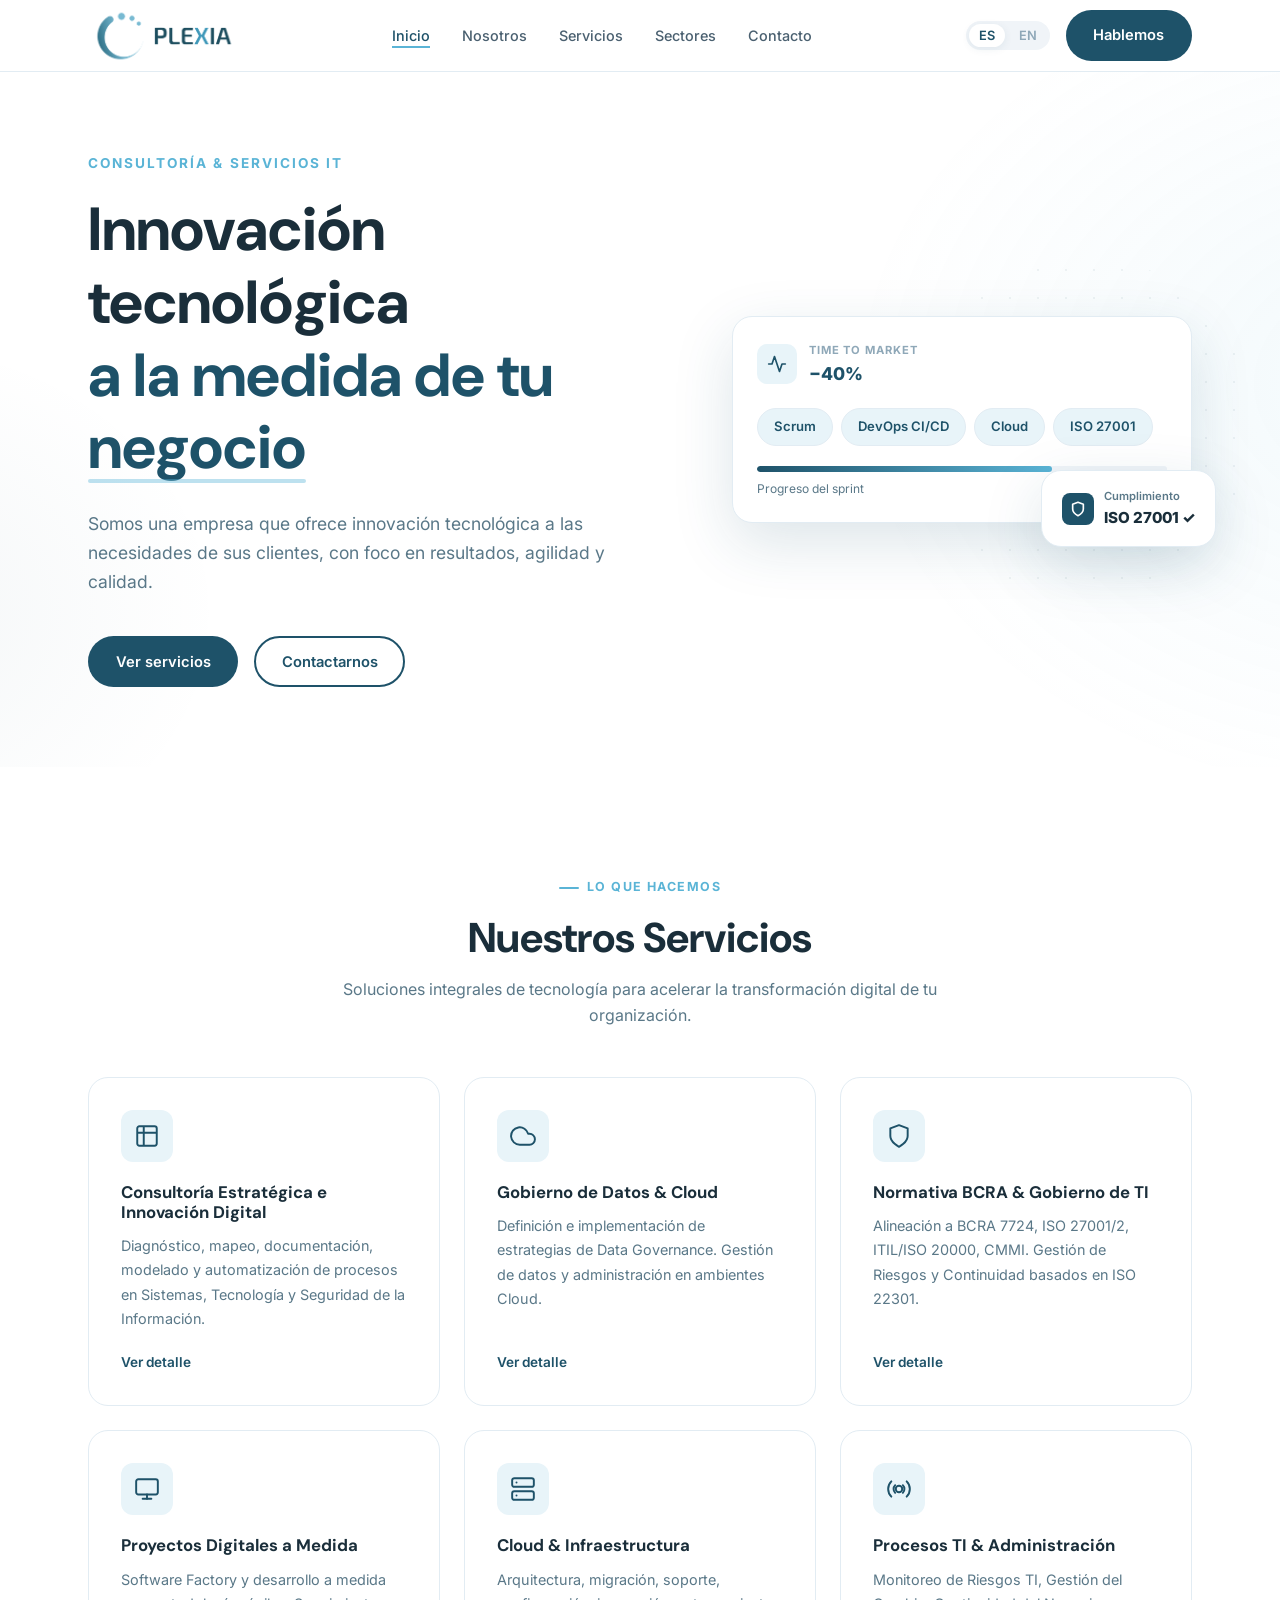
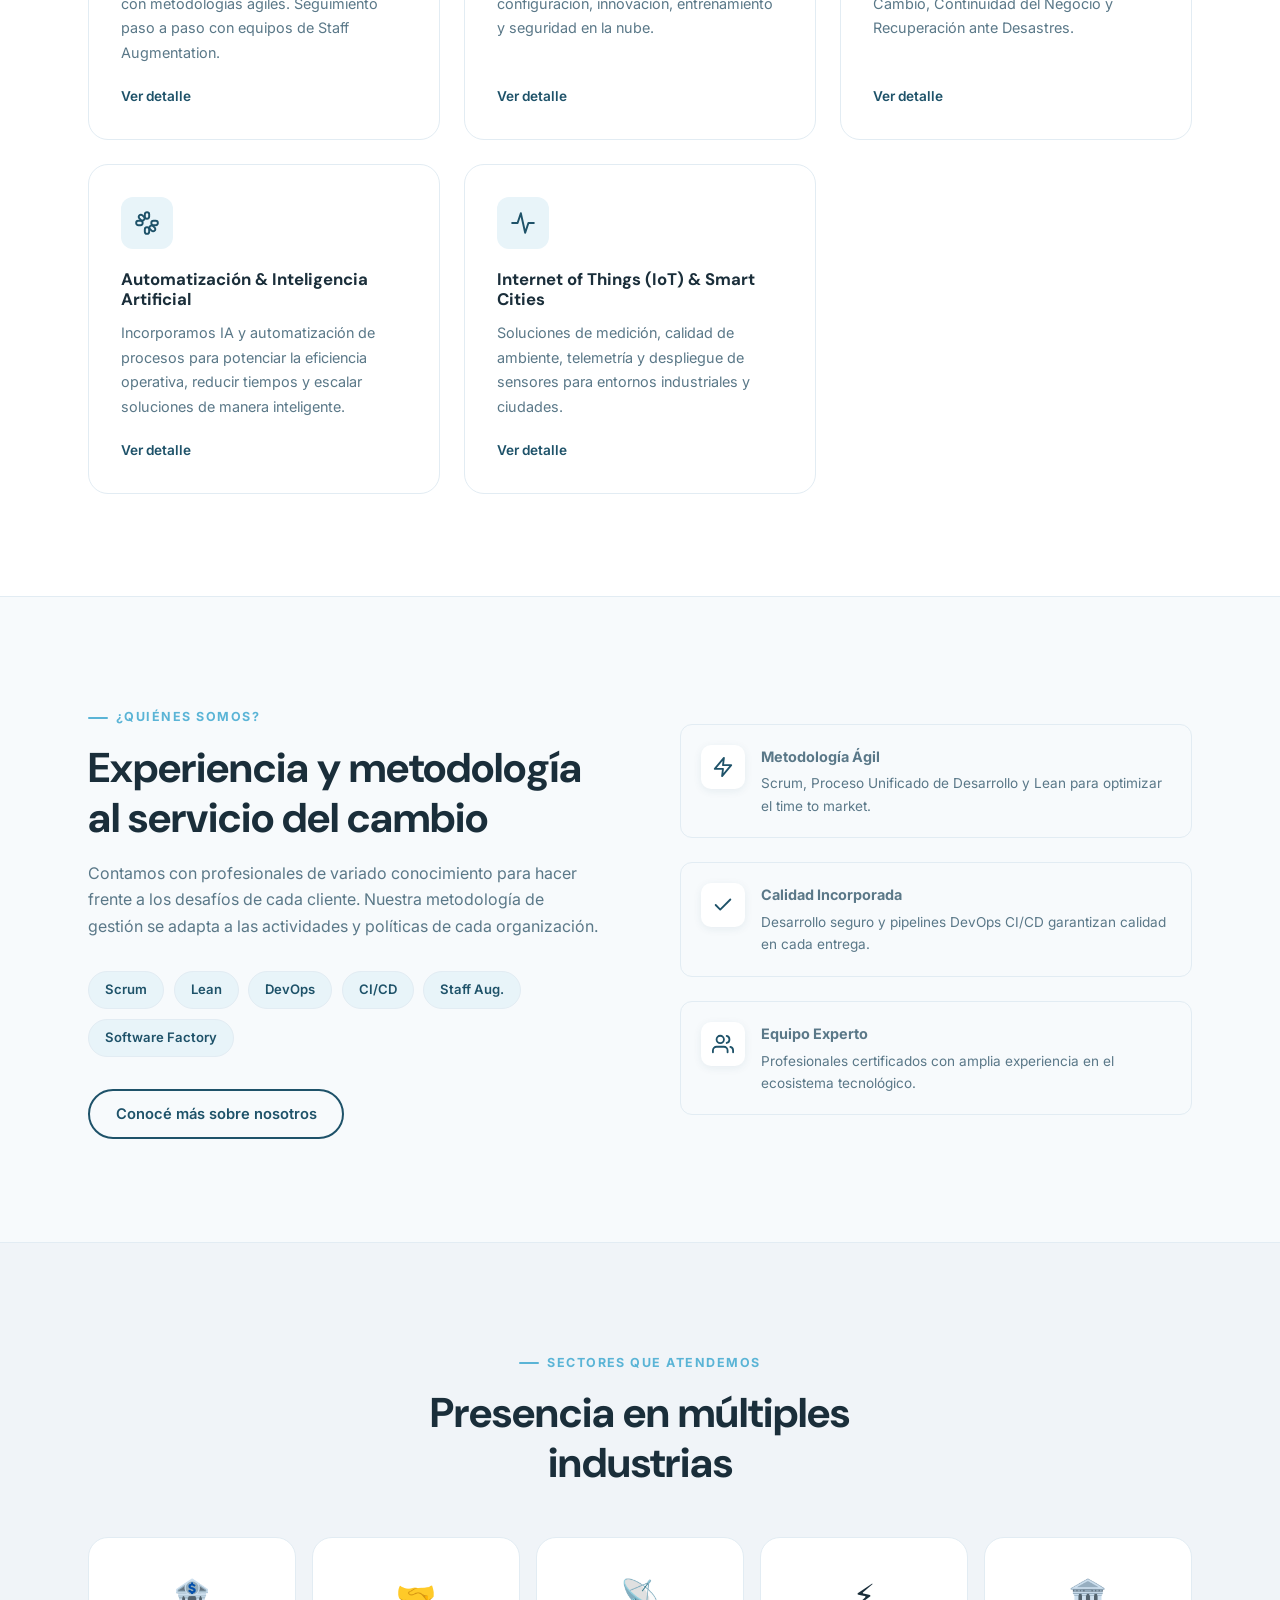
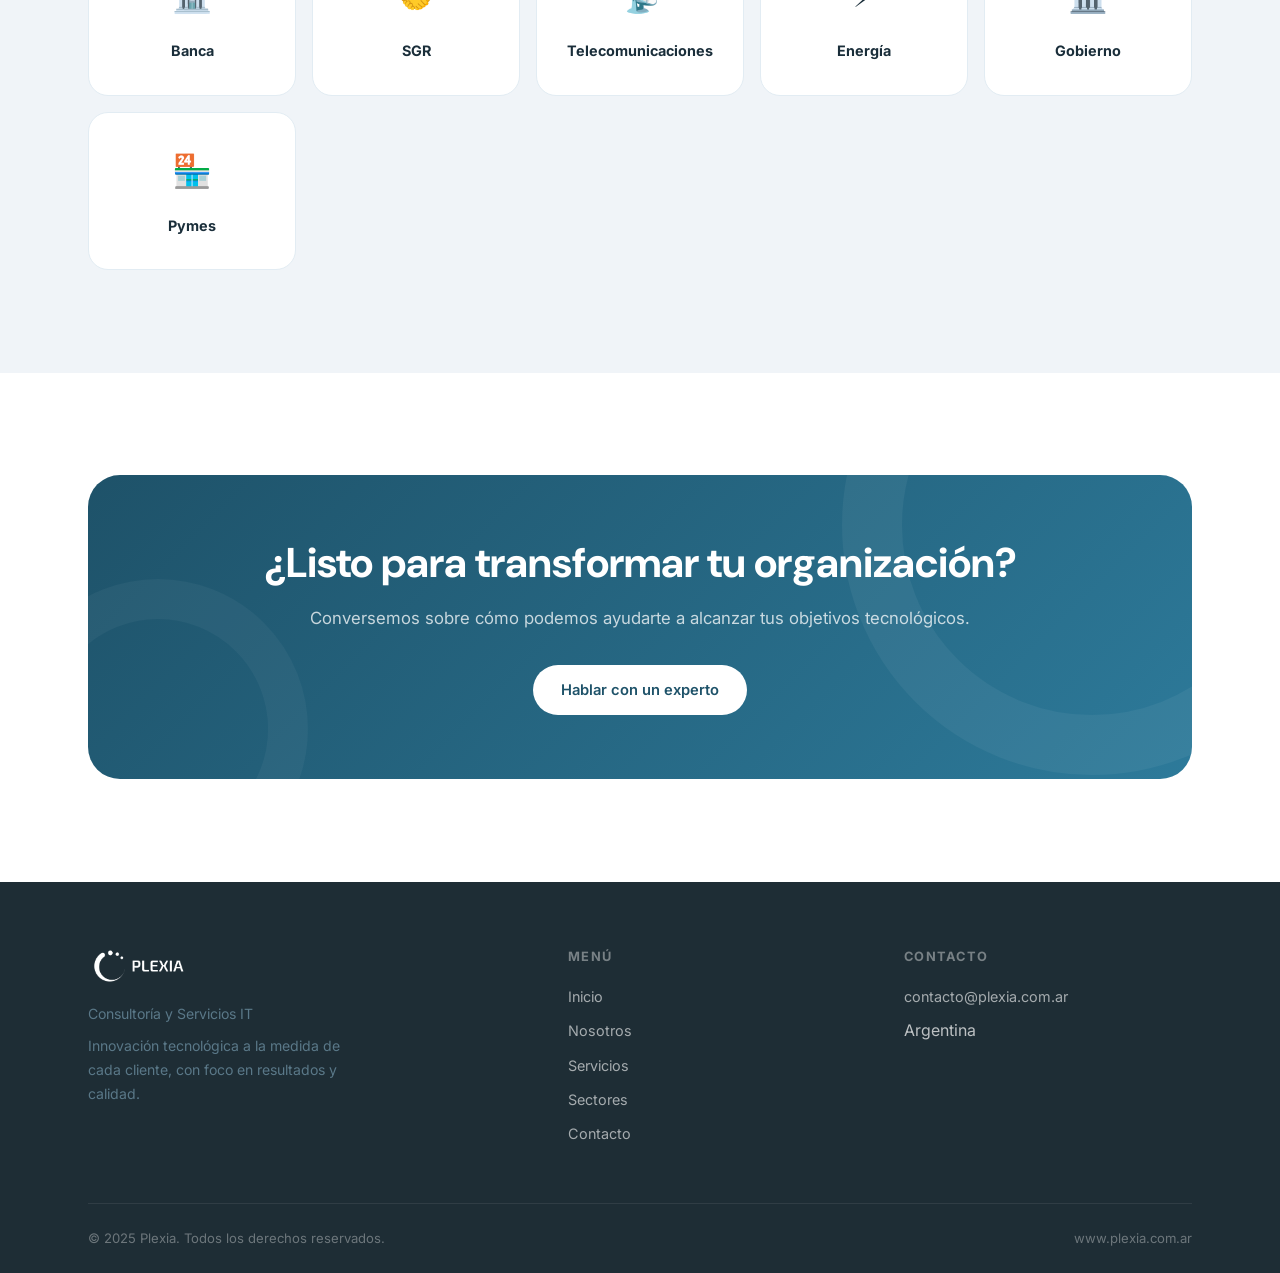
==== index.html @ 8e220a64 "inicial" ====
<!DOCTYPE html>
<html lang="es">
<head>
  <meta charset="UTF-8" />
  <meta name="viewport" content="width=device-width, initial-scale=1.0" />
  <title>PLEXIA – Consultoría y Servicios IT</title>
  <meta name="description" content="PLEXIA ofrece innovación tecnológica a las necesidades de sus clientes. Consultoría digital, Cloud, Gobierno de TI, desarrollo a medida y más." />
  <meta property="og:title" content="PLEXIA – Consultoría y Servicios IT" />
  <meta property="og:description" content="Innovación tecnológica a la medida de tu negocio." />
  <meta property="og:type" content="website" />
  <meta property="og:url" content="https://www.plexia.com.ar" />
  <link rel="icon" type="image/png" href="img/logo.png" />
  <link rel="stylesheet" href="css/styles.css" />
</head>
<body>

<!-- ─── Navigation ──────────────────────────────────────────── -->
<nav class="nav" id="main-nav">
  <div class="container nav__inner">
    <a href="index.html" class="nav__logo" aria-label="PLEXIA – Inicio">
      <img src="img/logo-h.png" alt="PLEXIA" style="height:60px;width:auto;" />
    </a>

    <ul class="nav__links" role="list">
      <li><a href="index.html"       class="nav__link" data-i18n="nav_home">Inicio</a></li>
      <li><a href="nosotros.html"    class="nav__link" data-i18n="nav_about">Nosotros</a></li>
      <li><a href="servicios.html"   class="nav__link" data-i18n="nav_services">Servicios</a></li>
      <li><a href="sectores.html"    class="nav__link" data-i18n="nav_industries">Sectores</a></li>
      <li><a href="contacto.html"    class="nav__link" data-i18n="nav_contact">Contacto</a></li>
    </ul>

    <div class="nav__actions">
      <div class="lang-switcher" role="group" aria-label="Cambiar idioma">
        <button class="lang-btn active" data-lang="es" aria-label="Español">ES</button>
        <button class="lang-btn"        data-lang="en" aria-label="English">EN</button>
      </div>
      <a href="contacto.html" class="btn btn-primary" data-i18n="nav_cta">Hablemos</a>
    </div>

    <button class="nav__burger" id="nav-burger" aria-label="Menú" aria-expanded="false">
      <span></span><span></span><span></span>
    </button>
  </div>
</nav>

<!-- ─── Mobile Menu ──────────────────────────────────────────── -->
<div class="mobile-menu" id="mobile-menu" role="dialog" aria-label="Menú móvil">
  <a href="index.html"     class="mobile-menu__link" data-i18n="nav_home">Inicio</a>
  <a href="nosotros.html"  class="mobile-menu__link" data-i18n="nav_about">Nosotros</a>
  <a href="servicios.html" class="mobile-menu__link" data-i18n="nav_services">Servicios</a>
  <a href="sectores.html"  class="mobile-menu__link" data-i18n="nav_industries">Sectores</a>
  <a href="contacto.html"  class="mobile-menu__link" data-i18n="nav_contact">Contacto</a>
  <div class="mobile-menu__divider"></div>
  <div class="mobile-lang">
    <button class="lang-btn active" data-lang="es">ES</button>
    <button class="lang-btn"        data-lang="en">EN</button>
  </div>
</div>

<!-- ─── Hero ────────────────────────────────────────────────── -->
<section class="hero">
  <div class="hero__bg" aria-hidden="true"></div>
  <div class="container">
    <div class="hero__grid">

      <div class="hero__content">
        <p class="hero__subtitle" data-i18n="hero_label">Consultoría &amp; Servicios IT</p>
        <h1 class="hero__title">
          <span data-i18n="hero_title_1">Innovación tecnológica</span><br>
          <em data-i18n="hero_title_2">a la medida de tu negocio</em>
        </h1>
        <p class="hero__text" data-i18n="hero_text">
          Somos una empresa que ofrece innovación tecnológica a las necesidades de sus clientes, con foco en resultados, agilidad y calidad.
        </p>
        <div class="hero__actions">
          <a href="servicios.html" class="btn btn-primary" id="hero-btn-services" data-i18n="hero_btn1">Ver servicios</a>
          <a href="contacto.html"  class="btn btn-outline" id="hero-btn-contact"  data-i18n="hero_btn2">Contactarnos</a>
        </div>
      </div>

      <div class="hero__visual" aria-hidden="true">
        <div class="hero__pattern"></div>
        <div class="hero__card-stack">
          <!-- Main floating card -->
          <div class="hero-card hero-card--main">
            <div style="display:flex;align-items:center;gap:.75rem;margin-bottom:1.25rem;">
              <div style="width:40px;height:40px;border-radius:10px;background:var(--blue-pale);display:flex;align-items:center;justify-content:center;">
                <svg width="20" height="20" viewBox="0 0 24 24" fill="none" stroke="var(--blue-dark)" stroke-width="2" stroke-linecap="round" stroke-linejoin="round"><polyline points="22 12 18 12 15 21 9 3 6 12 2 12"/></svg>
              </div>
              <div>
                <div style="font-size:.7rem;font-weight:700;letter-spacing:.08em;text-transform:uppercase;color:var(--gray-400);" data-i18n="hero_card_label">Time to market</div>
                <div style="font-size:1.1rem;font-weight:800;color:var(--blue-dark);">−40%</div>
              </div>
            </div>
            <div style="display:flex;gap:.5rem;flex-wrap:wrap;">
              <span class="pill">Scrum</span>
              <span class="pill">DevOps CI/CD</span>
              <span class="pill">Cloud</span>
              <span class="pill">ISO 27001</span>
            </div>
            <div style="margin-top:1.25rem;height:6px;background:var(--gray-100);border-radius:100px;overflow:hidden;">
              <div style="height:100%;width:72%;background:linear-gradient(90deg,var(--blue-dark),var(--blue-light));border-radius:100px;"></div>
            </div>
            <div style="display:flex;justify-content:space-between;margin-top:.4rem;">
              <span style="font-size:.75rem;color:var(--text-muted);" data-i18n="hero_card_sprint">Progreso del sprint</span>
              <span style="font-size:.75rem;font-weight:700;color:var(--blue-dark);">72%</span>
            </div>
          </div>

          <!-- Secondary floating card -->
          <div class="hero-card hero-card--secondary" style="bottom:-1.5rem;right:-1.5rem;padding:1rem 1.25rem;max-width:200px;">
            <div style="display:flex;align-items:center;gap:.6rem;">
              <div style="width:32px;height:32px;border-radius:8px;background:var(--blue-dark);display:flex;align-items:center;justify-content:center;">
                <svg width="16" height="16" viewBox="0 0 24 24" fill="none" stroke="white" stroke-width="2.5" stroke-linecap="round" stroke-linejoin="round"><path d="M12 22s8-4 8-10V5l-8-3-8 3v7c0 6 8 10 8 10z"/></svg>
              </div>
              <div>
                <div style="font-size:.7rem;font-weight:600;color:var(--text-muted);" data-i18n="hero_card_compliance">Cumplimiento</div>
                <div style="font-size:.95rem;font-weight:800;color:var(--text-main);">ISO 27001 ✓</div>
              </div>
            </div>
          </div>
        </div>
      </div>

    </div>
  </div>
</section>



<!-- ─── Services ─────────────────────────────────────────────── -->
<section class="section" id="servicios">
  <div class="container">
    <div style="text-align:center;max-width:600px;margin:0 auto 1rem;">
      <p class="section-label" data-i18n="services_label">Lo que hacemos</p>
      <h2 data-i18n="services_title">Nuestros Servicios</h2>
      <p style="margin-top:.75rem;" data-i18n="services_subtitle">Soluciones integrales de tecnología para acelerar la transformación digital de tu organización.</p>
    </div>

    <div class="services-grid">

      <a href="servicio-consultoria.html" class="service-card fade-up" id="svc-card-1">
        <div class="service-card__icon">
          <svg viewBox="0 0 24 24" fill="none" stroke-width="1.8" stroke-linecap="round" stroke-linejoin="round">
            <path d="M9 3H5a2 2 0 00-2 2v4m6-6h10a2 2 0 012 2v4M9 3v18m0 0h10a2 2 0 002-2V9M9 21H5a2 2 0 01-2-2V9m0 0h18"/>
          </svg>
        </div>
        <h3 class="service-card__title" data-i18n="svc1_title">Consultoría Estratégica e Innovación Digital</h3>
        <p class="service-card__text" data-i18n="svc1_text">Diagnóstico, mapeo, documentación, modelado y automatización de procesos en Sistemas, Tecnología y Seguridad de la Información.</p>
        <span class="service-card__link" data-i18n="svc_more">Ver detalle →</span>
      </a>

      <a href="servicio-datos-cloud.html" class="service-card fade-up" id="svc-card-2">
        <div class="service-card__icon">
          <svg viewBox="0 0 24 24" fill="none" stroke-width="1.8" stroke-linecap="round" stroke-linejoin="round">
            <path d="M18 10h-1.26A8 8 0 109 20h9a5 5 0 000-10z"/>
          </svg>
        </div>
        <h3 class="service-card__title" data-i18n="svc2_title">Gobierno de Datos &amp; Cloud</h3>
        <p class="service-card__text" data-i18n="svc2_text">Definición e implementación de estrategias de Data Governance. Gestión de datos y administración en ambientes Cloud.</p>
        <span class="service-card__link" data-i18n="svc_more">Ver detalle →</span>
      </a>

      <a href="servicio-normativa.html" class="service-card fade-up" id="svc-card-3">
        <div class="service-card__icon">
          <svg viewBox="0 0 24 24" fill="none" stroke-width="1.8" stroke-linecap="round" stroke-linejoin="round">
            <path d="M12 22s8-4 8-10V5l-8-3-8 3v7c0 6 8 10 8 10z"/>
          </svg>
        </div>
        <h3 class="service-card__title" data-i18n="svc3_title">Normativa BCRA &amp; Gobierno de TI</h3>
        <p class="service-card__text" data-i18n="svc3_text">Alineación a BCRA 7724, ISO 27001/2, ITIL/ISO 20000, CMMI. Gestión de Riesgos y Continuidad basados en ISO 22301.</p>
        <span class="service-card__link" data-i18n="svc_more">Ver detalle →</span>
      </a>

      <a href="servicio-proyectos.html" class="service-card fade-up" id="svc-card-4">
        <div class="service-card__icon">
          <svg viewBox="0 0 24 24" fill="none" stroke-width="1.8" stroke-linecap="round" stroke-linejoin="round">
            <rect x="2" y="3" width="20" height="14" rx="2"/><line x1="8" y1="21" x2="16" y2="21"/><line x1="12" y1="17" x2="12" y2="21"/>
          </svg>
        </div>
        <h3 class="service-card__title" data-i18n="svc4_title">Proyectos Digitales a Medida</h3>
        <p class="service-card__text" data-i18n="svc4_text">Software Factory y desarrollo a medida con metodologías ágiles. Seguimiento paso a paso con equipos de Staff Augmentation.</p>
        <span class="service-card__link" data-i18n="svc_more">Ver detalle →</span>
      </a>

      <a href="servicio-cloud-infra.html" class="service-card fade-up" id="svc-card-5">
        <div class="service-card__icon">
          <svg viewBox="0 0 24 24" fill="none" stroke-width="1.8" stroke-linecap="round" stroke-linejoin="round">
            <rect x="2" y="2" width="20" height="8" rx="2"/><rect x="2" y="14" width="20" height="8" rx="2"/>
            <line x1="6" y1="6" x2="6.01" y2="6"/><line x1="6" y1="18" x2="6.01" y2="18"/>
          </svg>
        </div>
        <h3 class="service-card__title" data-i18n="svc5_title">Cloud &amp; Infraestructura</h3>
        <p class="service-card__text" data-i18n="svc5_text">Arquitectura, migración, soporte, configuración, innovación, entrenamiento y seguridad en la nube.</p>
        <span class="service-card__link" data-i18n="svc_more">Ver detalle →</span>
      </a>

      <a href="servicio-procesos.html" class="service-card fade-up" id="svc-card-6">
        <div class="service-card__icon">
          <svg viewBox="0 0 24 24" fill="none" stroke-width="1.8" stroke-linecap="round" stroke-linejoin="round">
            <circle cx="12" cy="12" r="3"/><path d="M19.07 4.93a10 10 0 010 14.14M4.93 4.93a10 10 0 000 14.14"/>
            <path d="M15.54 8.46a5 5 0 010 7.07M8.46 8.46a5 5 0 000 7.07"/>
          </svg>
        </div>
        <h3 class="service-card__title" data-i18n="svc6_title">Procesos TI &amp; Administración</h3>
        <p class="service-card__text" data-i18n="svc6_text">Monitoreo de Riesgos TI, Gestión del Cambio, Continuidad del Negocio y Recuperación ante Desastres.</p>
        <span class="service-card__link" data-i18n="svc_more">Ver detalle →</span>
      </a>

      <a href="servicio-ia.html" class="service-card fade-up" id="svc-card-7">
        <div class="service-card__icon">
          <svg viewBox="0 0 24 24" fill="none" stroke-width="1.8" stroke-linecap="round" stroke-linejoin="round">
            <path d="M12 2a2 2 0 012 2v2a2 2 0 01-2 2 2 2 0 01-2-2V4a2 2 0 012-2z"/>
            <path d="M12 16a2 2 0 012 2v2a2 2 0 01-2 2 2 2 0 01-2-2v-2a2 2 0 012-2z"/>
            <path d="M4.93 4.93a2 2 0 012.83 0l1.41 1.41a2 2 0 010 2.83 2 2 0 01-2.83 0L4.93 7.76a2 2 0 010-2.83z"/>
            <path d="M14.83 14.83a2 2 0 012.83 0l1.41 1.41a2 2 0 010 2.83 2 2 0 01-2.83 0l-1.41-1.41a2 2 0 010-2.83z"/>
            <path d="M2 12a2 2 0 012-2h2a2 2 0 012 2 2 2 0 01-2 2H4a2 2 0 01-2-2z"/>
            <path d="M16 12a2 2 0 012-2h2a2 2 0 012 2 2 2 0 01-2 2h-2a2 2 0 01-2-2z"/>
          </svg>
        </div>
        <h3 class="service-card__title" data-i18n="svc7_title">Automatización &amp; Inteligencia Artificial</h3>
        <p class="service-card__text" data-i18n="svc7_text">Incorporamos IA y automatización de procesos para potenciar la eficiencia operativa, reducir tiempos y escalar soluciones de manera inteligente.</p>
        <span class="service-card__link" data-i18n="svc_more">Ver detalle →</span>
      </a>

      <a href="servicio-iot.html" class="service-card fade-up" id="svc-card-8">
        <div class="service-card__icon">
          <svg viewBox="0 0 24 24" fill="none" stroke-width="1.8" stroke-linecap="round" stroke-linejoin="round">
            <polyline points="2 12 7 12 10 3 14 21 17 12 22 12"></polyline>
          </svg>
        </div>
        <h3 class="service-card__title" data-i18n="svc8_title">Internet of Things (IoT) &amp; Smart Cities</h3>
        <p class="service-card__text" data-i18n="svc8_text">Soluciones de medición, calidad de ambiente, telemetría y despliegue de sensores para entornos industriales y ciudades.</p>
        <span class="service-card__link" data-i18n="svc_more">Ver detalle →</span>
      </a>


    </div>
  </div>
</section>

<!-- ─── About Teaser ──────────────────────────────────────────── -->
<section class="section" style="background:var(--off-white);border-top:1px solid var(--gray-200);border-bottom:1px solid var(--gray-200);">
  <div class="container">
    <div class="about-grid">

      <div class="fade-up">
        <p class="section-label" data-i18n="about_label">¿Quiénes somos?</p>
        <h2 data-i18n="about_title">Experiencia y metodología al servicio del cambio</h2>
        <p style="margin-top:1rem;margin-bottom:2rem;" data-i18n="about_text">
          Contamos con profesionales de variado conocimiento para hacer frente a los desafíos de cada cliente.
        </p>
        <div class="methodology-pills">
          <span class="pill">Scrum</span>
          <span class="pill">Lean</span>
          <span class="pill">DevOps</span>
          <span class="pill">CI/CD</span>
          <span class="pill">Staff Aug.</span>
          <span class="pill">Software Factory</span>
        </div>
        <a href="nosotros.html" class="btn btn-outline" style="margin-top:2rem;" id="about-more-btn" data-i18n="about_link">Conocé más sobre nosotros</a>
      </div>

      <div class="about__blocks fade-up">
        <div class="about__block">
          <div class="about__block-icon">
            <svg viewBox="0 0 24 24" fill="none" stroke-width="2" stroke-linecap="round" stroke-linejoin="round">
              <path d="M13 2L3 14h9l-1 8 10-12h-9l1-8z"/>
            </svg>
          </div>
          <div>
            <p class="about__block-title" data-i18n="about_b1_title">Metodología Ágil</p>
            <p class="about__block-text" data-i18n="about_b1_text">Scrum, Proceso Unificado de Desarrollo y Lean para optimizar el time to market.</p>
          </div>
        </div>
        <div class="about__block">
          <div class="about__block-icon">
            <svg viewBox="0 0 24 24" fill="none" stroke-width="2" stroke-linecap="round" stroke-linejoin="round">
              <polyline points="20 6 9 17 4 12"/>
            </svg>
          </div>
          <div>
            <p class="about__block-title" data-i18n="about_b2_title">Calidad Incorporada</p>
            <p class="about__block-text" data-i18n="about_b2_text">Desarrollo seguro y pipelines DevOps CI/CD garantizan calidad en cada entrega.</p>
          </div>
        </div>
        <div class="about__block">
          <div class="about__block-icon">
            <svg viewBox="0 0 24 24" fill="none" stroke-width="2" stroke-linecap="round" stroke-linejoin="round">
              <path d="M17 21v-2a4 4 0 00-4-4H5a4 4 0 00-4 4v2"/><circle cx="9" cy="7" r="4"/>
              <path d="M23 21v-2a4 4 0 00-3-3.87"/><path d="M16 3.13a4 4 0 010 7.75"/>
            </svg>
          </div>
          <div>
            <p class="about__block-title" data-i18n="about_b3_title">Equipo Experto</p>
            <p class="about__block-text" data-i18n="about_b3_text">Profesionales certificados con amplia experiencia en el ecosistema tecnológico.</p>
          </div>
        </div>
      </div>

    </div>
  </div>
</section>

<!-- ─── Industries ────────────────────────────────────────────── -->
<section class="section industries-section">
  <div class="container">
    <div style="text-align:center;max-width:560px;margin:0 auto;">
      <p class="section-label" data-i18n="industries_label">Sectores que atendemos</p>
      <h2 data-i18n="industries_title">Presencia en múltiples industrias</h2>
    </div>
    <div class="industries-grid">
      <div class="industry-card fade-up">
        <span class="industry-card__icon">🏦</span>
        <p class="industry-card__name" data-i18n="ind1">Banca</p>
      </div>
      <div class="industry-card fade-up">
        <span class="industry-card__icon">🤝</span>
        <p class="industry-card__name" data-i18n="ind2">SGR</p>
      </div>
      <div class="industry-card fade-up">
        <span class="industry-card__icon">📡</span>
        <p class="industry-card__name" data-i18n="ind3">Telecomunicaciones</p>
      </div>
      <div class="industry-card fade-up">
        <span class="industry-card__icon">⚡</span>
        <p class="industry-card__name" data-i18n="ind4">Energía</p>
      </div>
      <div class="industry-card fade-up">
        <span class="industry-card__icon">🏛️</span>
        <p class="industry-card__name" data-i18n="ind5">Gobierno</p>
      </div>
      <div class="industry-card fade-up">
        <span class="industry-card__icon">🏪</span>
        <p class="industry-card__name" data-i18n="ind6">Pymes</p>
      </div>
    </div>
  </div>
</section>

<!-- ─── CTA Banner ────────────────────────────────────────────── -->
<section class="section">
  <div class="container">
    <div class="cta-banner fade-up">
      <h2 data-i18n="cta_title">¿Listo para transformar tu organización?</h2>
      <p data-i18n="cta_text">Conversemos sobre cómo podemos ayudarte a alcanzar tus objetivos tecnológicos.</p>
      <a href="contacto.html" class="btn btn-light" id="cta-main-btn" data-i18n="cta_btn">Hablar con un experto</a>
    </div>
  </div>
</section>

<!-- ─── Footer ────────────────────────────────────────────────── -->
<footer class="footer" role="contentinfo">
  <div class="container">
    <div class="footer__grid">
      <div class="footer__brand">
        <img src="img/logo-h.png" alt="PLEXIA" style="height:40px;width:auto;filter:brightness(0) invert(1);" />
        <p style="margin-top:.75rem;" data-i18n="footer_tag">Consultoría y Servicios IT</p>
        <p style="margin-top:.5rem;" data-i18n="footer_desc">Innovación tecnológica a la medida de cada cliente.</p>
      </div>
      <div>
        <p class="footer__heading" data-i18n="footer_menu">Menú</p>
        <ul class="footer__links">
          <li><a href="index.html"       data-i18n="nav_home">Inicio</a></li>
          <li><a href="nosotros.html"    data-i18n="nav_about">Nosotros</a></li>
          <li><a href="servicios.html"   data-i18n="nav_services">Servicios</a></li>
          <li><a href="sectores.html"    data-i18n="nav_industries">Sectores</a></li>
          <li><a href="contacto.html"    data-i18n="nav_contact">Contacto</a></li>
        </ul>
      </div>
      <div>
        <p class="footer__heading" data-i18n="footer_contact_title">Contacto</p>
        <ul class="footer__links">
          <li><a href="mailto:contacto@plexia.com.ar" data-i18n="footer_email">contacto@plexia.com.ar</a></li>
          <li><span data-i18n="footer_location">Argentina</span></li>
        </ul>
      </div>
    </div>
    <div class="footer__bottom">
      <span data-i18n="footer_copy">© 2025 Plexia. Todos los derechos reservados.</span>
      <span>www.plexia.com.ar</span>
    </div>
  </div>
</footer>

<script src="js/main.js"></script>
</body>
</html>
---- css/styles.css ----
/* =========================================================
   PLEXIA - Main Stylesheet
   ========================================================= */

@import url('https://fonts.googleapis.com/css2?family=Inter:wght@300;400;500;600;700;800&family=DM+Sans:wght@300;400;500;600;700&display=swap');

/* ─── CSS Variables ─────────────────────────────────────── */
:root {
  --blue-dark:   #1e5269;
  --blue-mid:    #2d7a9a;
  --blue-light:  #5ab4d6;
  --blue-pale:   #e8f4f9;
  --accent:      #5ab4d6;
  --white:       #ffffff;
  --off-white:   #f7fafc;
  --gray-100:    #f0f4f8;
  --gray-200:    #e2ecf3;
  --gray-400:    #8fa8b8;
  --gray-600:    #4a6070;
  --gray-800:    #1e2d35;
  --text-main:   #1a2e3a;
  --text-muted:  #5a7888;
  --shadow-sm:   0 2px 8px rgba(30,82,105,.08);
  --shadow-md:   0 8px 32px rgba(30,82,105,.12);
  --shadow-lg:   0 20px 60px rgba(30,82,105,.15);
  --radius-sm:   6px;
  --radius-md:   12px;
  --radius-lg:   20px;
  --radius-xl:   32px;
  --transition:  .3s cubic-bezier(.4,0,.2,1);
  --font-main:   'Inter', system-ui, sans-serif;
  --font-alt:    'DM Sans', system-ui, sans-serif;
  --nav-height:  72px;
}

/* ─── Reset & Base ──────────────────────────────────────── */
*, *::before, *::after { box-sizing: border-box; margin: 0; padding: 0; }

html {
  font-size: 16px;
  scroll-behavior: smooth;
}

body {
  font-family: var(--font-main);
  color: var(--text-main);
  background: var(--white);
  line-height: 1.65;
  overflow-x: hidden;
  -webkit-font-smoothing: antialiased;
}

img { max-width: 100%; height: auto; display: block; }
a  { color: inherit; text-decoration: none; }
ul { list-style: none; }

/* ─── Typography ────────────────────────────────────────── */
h1,h2,h3,h4,h5 { font-family: var(--font-alt); line-height: 1.2; font-weight: 700; color: var(--text-main); }
h1 { font-size: clamp(2.2rem, 5vw, 3.8rem); }
h2 { font-size: clamp(1.7rem, 3.5vw, 2.6rem); }
h3 { font-size: clamp(1.2rem, 2vw, 1.5rem); }
h4 { font-size: 1.1rem; }
p  { color: var(--text-muted); font-size: 1rem; }

.lead { font-size: 1.15rem; color: var(--text-muted); max-width: 680px; }

/* ─── Layout ────────────────────────────────────────────── */
.container {
  width: 100%;
  max-width: 1200px;
  margin-inline: auto;
  padding-inline: clamp(1rem, 4vw, 3rem);
}

.section { padding-block: clamp(4rem, 8vw, 7rem); }

/* ─── Navigation ────────────────────────────────────────── */
.nav {
  position: fixed;
  top: 0; left: 0; right: 0;
  z-index: 1000;
  height: var(--nav-height);
  background: rgba(255,255,255,.95);
  backdrop-filter: blur(16px);
  -webkit-backdrop-filter: blur(16px);
  border-bottom: 1px solid var(--gray-200);
  transition: box-shadow var(--transition);
}
.nav.scrolled { box-shadow: var(--shadow-md); }

.nav__inner {
  display: flex;
  align-items: center;
  justify-content: space-between;
  height: 100%;
}

.nav__logo {
  display: flex;
  align-items: center;
  gap: .75rem;
}
.nav__logo img { height: 38px; width: auto; }

.nav__links {
  display: flex;
  align-items: center;
  gap: 2rem;
}

.nav__link {
  font-size: .9rem;
  font-weight: 500;
  color: var(--gray-600);
  position: relative;
  padding-bottom: 2px;
  transition: color var(--transition);
}
.nav__link::after {
  content: '';
  position: absolute;
  bottom: -2px; left: 0; right: 100%;
  height: 2px;
  background: var(--blue-light);
  transition: right var(--transition);
}
.nav__link:hover,
.nav__link.active { color: var(--blue-dark); }
.nav__link:hover::after,
.nav__link.active::after { right: 0; }

.nav__actions {
  display: flex;
  align-items: center;
  gap: 1rem;
}

/* Language switcher */
.lang-switcher {
  display: flex;
  align-items: center;
  gap: 4px;
  background: var(--gray-100);
  border-radius: 100px;
  padding: 3px;
}
.lang-btn {
  border: none;
  background: transparent;
  cursor: pointer;
  padding: 4px 10px;
  border-radius: 100px;
  font-size: .8rem;
  font-weight: 600;
  color: var(--gray-400);
  transition: all var(--transition);
  font-family: var(--font-main);
}
.lang-btn.active {
  background: var(--white);
  color: var(--blue-dark);
  box-shadow: var(--shadow-sm);
}

/* Hamburger (mobile) */
.nav__burger {
  display: none;
  flex-direction: column;
  gap: 5px;
  cursor: pointer;
  padding: 4px;
  background: none;
  border: none;
}
.nav__burger span {
  display: block;
  width: 24px; height: 2px;
  background: var(--blue-dark);
  border-radius: 2px;
  transition: all var(--transition);
}

/* ─── Buttons ───────────────────────────────────────────── */
.btn {
  display: inline-flex;
  align-items: center;
  gap: .5rem;
  padding: .7rem 1.6rem;
  border-radius: 100px;
  font-family: var(--font-main);
  font-size: .92rem;
  font-weight: 600;
  cursor: pointer;
  border: 2px solid transparent;
  transition: all var(--transition);
  white-space: nowrap;
}
.btn-primary {
  background: var(--blue-dark);
  color: var(--white);
}
.btn-primary:hover {
  background: var(--blue-mid);
  transform: translateY(-2px);
  box-shadow: 0 8px 24px rgba(30,82,105,.25);
}
.btn-outline {
  background: transparent;
  border-color: var(--blue-dark);
  color: var(--blue-dark);
}
.btn-outline:hover {
  background: var(--blue-dark);
  color: var(--white);
  transform: translateY(-2px);
}
.btn-light {
  background: var(--white);
  color: var(--blue-dark);
}
.btn-light:hover {
  background: var(--blue-pale);
  transform: translateY(-2px);
  box-shadow: var(--shadow-md);
}

/* ─── Section Labels ────────────────────────────────────── */
.section-label {
  display: inline-flex;
  align-items: center;
  gap: .5rem;
  font-size: .78rem;
  font-weight: 700;
  letter-spacing: .12em;
  text-transform: uppercase;
  color: var(--blue-light);
  margin-bottom: 1rem;
}
.section-label::before {
  content: '';
  display: block;
  width: 20px; height: 2px;
  background: var(--blue-light);
  border-radius: 2px;
}

/* ─── Hero Section ──────────────────────────────────────── */
.hero {
  padding-top: calc(var(--nav-height) + 5rem);
  padding-bottom: 5rem;
  position: relative;
  overflow: hidden;
}

.hero__bg {
  position: absolute;
  inset: 0;
  background: 
    radial-gradient(ellipse 800px 600px at 110% 50%, rgba(90,180,214,.08) 0%, transparent 70%),
    radial-gradient(ellipse 500px 400px at -10% 80%, rgba(30,82,105,.05) 0%, transparent 70%);
  pointer-events: none;
}

.hero__grid {
  display: grid;
  grid-template-columns: 1fr 1fr;
  gap: 4rem;
  align-items: center;
}

.hero__subtitle {
  font-size: .85rem;
  font-weight: 700;
  letter-spacing: .15em;
  text-transform: uppercase;
  color: var(--blue-light);
  margin-bottom: 1.2rem;
}

.hero__title {
  margin-bottom: 1.5rem;
  color: var(--text-main);
}
.hero__title em {
  font-style: normal;
  color: var(--blue-dark);
  position: relative;
}
.hero__title em::after {
  content: '';
  position: absolute;
  bottom: 4px; left: 0; right: 0;
  height: 4px;
  background: var(--blue-light);
  border-radius: 2px;
  opacity: .4;
}

.hero__text { font-size: 1.1rem; margin-bottom: 2.5rem; max-width: 520px; }

.hero__actions { display: flex; gap: 1rem; flex-wrap: wrap; }

.hero__visual {
  position: relative;
  display: flex;
  justify-content: flex-end;
}

.hero__card-stack {
  position: relative;
  width: 100%;
  max-width: 460px;
}

/* Floating cards in hero */
.hero-card {
  background: var(--white);
  border-radius: var(--radius-lg);
  box-shadow: var(--shadow-lg);
  padding: 1.5rem;
  border: 1px solid var(--gray-200);
  animation: float 6s ease-in-out infinite;
}
.hero-card--main { animation-delay: 0s; }
.hero-card--secondary {
  position: absolute;
  animation-delay: -3s;
}

@keyframes float {
  0%, 100% { transform: translateY(0); }
  50% { transform: translateY(-12px); }
}

/* Hexagon grid pattern */
.hero__pattern {
  position: absolute;
  width: 340px; height: 340px;
  right: -60px; top: -60px;
  opacity: .06;
  background-image: radial-gradient(circle, var(--blue-dark) 1px, transparent 1px);
  background-size: 28px 28px;
  border-radius: 50%;
  pointer-events: none;
}

/* ─── Stats Strip ───────────────────────────────────────── */
.stats-strip {
  background: var(--gray-100);
  padding-block: 2.5rem;
  border-top: 1px solid var(--gray-200);
  border-bottom: 1px solid var(--gray-200);
}
.stats-grid {
  display: grid;
  grid-template-columns: repeat(4, 1fr);
  gap: 2rem;
  text-align: center;
}
.stat__number {
  font-family: var(--font-alt);
  font-size: 2.4rem;
  font-weight: 800;
  color: var(--blue-dark);
  line-height: 1;
  margin-bottom: .3rem;
}
.stat__label {
  font-size: .85rem;
  color: var(--text-muted);
  font-weight: 500;
}

/* ─── Services Overview Grid ────────────────────────────── */
.services-grid {
  display: grid;
  grid-template-columns: repeat(auto-fit, minmax(280px, 1fr));
  gap: 1.5rem;
  margin-top: 3rem;
}

.service-card {
  background: var(--white);
  border: 1px solid var(--gray-200);
  border-radius: var(--radius-lg);
  padding: 2rem;
  transition: all var(--transition);
  cursor: pointer;
  position: relative;
  overflow: hidden;
  display: flex;
  flex-direction: column;
}

.service-card::before {
  content: '';
  position: absolute;
  inset: 0;
  background: linear-gradient(135deg, rgba(90,180,214,.05) 0%, transparent 60%);
  opacity: 0;
  transition: opacity var(--transition);
}

.service-card:hover {
  transform: translateY(-6px);
  box-shadow: var(--shadow-lg);
  border-color: var(--blue-light);
}
.service-card:hover::before { opacity: 1; }

.service-card__icon {
  width: 52px; height: 52px;
  border-radius: var(--radius-md);
  background: var(--blue-pale);
  display: flex;
  align-items: center;
  justify-content: center;
  margin-bottom: 1.25rem;
  transition: background var(--transition);
}
.service-card__icon svg {
  width: 26px; height: 26px;
  color: var(--blue-dark);
  stroke: var(--blue-dark);
}
.service-card:hover .service-card__icon {
  background: var(--blue-dark);
}
.service-card:hover .service-card__icon svg { color: var(--white); stroke: var(--white); }

.service-card__title {
  font-size: 1.05rem;
  font-weight: 700;
  margin-bottom: .75rem;
  color: var(--text-main);
}
.service-card__text { font-size: .9rem; line-height: 1.7; flex: 1; }
.service-card__link {
  display: inline-flex;
  align-items: center;
  gap: .4rem;
  margin-top: 1.2rem;
  font-size: .85rem;
  font-weight: 600;
  color: var(--blue-dark);
  transition: gap var(--transition);
}
.service-card:hover .service-card__link { gap: .65rem; }

/* ─── About Section ─────────────────────────────────────── */
.about-grid {
  display: grid;
  grid-template-columns: 1fr 1fr;
  gap: 5rem;
  align-items: center;
}

.about__visual {
  position: relative;
}

.methodology-pills {
  display: flex;
  flex-wrap: wrap;
  gap: .6rem;
  margin-top: 1.5rem;
}
.pill {
  display: inline-flex;
  align-items: center;
  gap: .4rem;
  padding: .45rem 1rem;
  border-radius: 100px;
  font-size: .82rem;
  font-weight: 600;
  background: var(--blue-pale);
  color: var(--blue-dark);
  border: 1px solid var(--gray-200);
}

.about__blocks { display: flex; flex-direction: column; gap: 1.5rem; }
.about__block {
  display: flex;
  gap: 1rem;
  padding: 1.25rem;
  border-radius: var(--radius-md);
  background: var(--off-white);
  border: 1px solid var(--gray-200);
  transition: all var(--transition);
}
.about__block:hover { background: var(--blue-pale); border-color: var(--blue-light); }
.about__block-icon {
  width: 44px; height: 44px; min-width: 44px;
  border-radius: 10px;
  background: var(--white);
  display: flex;
  align-items: center;
  justify-content: center;
  box-shadow: var(--shadow-sm);
}
.about__block-icon svg { width: 22px; height: 22px; stroke: var(--blue-dark); }
.about__block-title { font-weight: 700; font-size: .9rem; margin-bottom: .25rem; }
.about__block-text { font-size: .85rem; color: var(--text-muted); }

/* ─── Industries ─────────────────────────────────────────── */
.industries-section { background: var(--gray-100); }

.industries-grid {
  display: grid;
  grid-template-columns: repeat(5, 1fr);
  gap: 1rem;
  margin-top: 3rem;
}

.industry-card {
  background: var(--white);
  border-radius: var(--radius-lg);
  padding: 2rem 1.25rem;
  text-align: center;
  border: 1px solid var(--gray-200);
  transition: all var(--transition);
}
.industry-card:hover {
  background: var(--blue-dark);
  border-color: var(--blue-dark);
  transform: translateY(-4px);
  box-shadow: var(--shadow-md);
}
.industry-card__icon {
  font-size: 2rem;
  margin-bottom: 1rem;
  display: block;
  transition: transform var(--transition);
}
.industry-card:hover .industry-card__icon { transform: scale(1.15); }
.industry-card__name {
  font-size: .9rem;
  font-weight: 700;
  color: var(--text-main);
  transition: color var(--transition);
}
.industry-card:hover .industry-card__name { color: var(--white); }

/* ─── CTA Banner ─────────────────────────────────────────── */
.cta-banner {
  background: linear-gradient(135deg, var(--blue-dark) 0%, var(--blue-mid) 100%);
  border-radius: var(--radius-xl);
  padding: 4rem 3rem;
  text-align: center;
  position: relative;
  overflow: hidden;
}
.cta-banner::before {
  content: '';
  position: absolute;
  width: 500px; height: 500px;
  border-radius: 50%;
  border: 60px solid rgba(255,255,255,.05);
  right: -150px; top: -200px;
  pointer-events: none;
}
.cta-banner::after {
  content: '';
  position: absolute;
  width: 300px; height: 300px;
  border-radius: 50%;
  border: 40px solid rgba(255,255,255,.04);
  left: -80px; bottom: -100px;
  pointer-events: none;
}
.cta-banner h2 { color: var(--white); margin-bottom: 1rem; }
.cta-banner p { color: rgba(255,255,255,.75); margin-bottom: 2rem; font-size: 1.05rem; }
.cta-banner .btn-light:hover { box-shadow: 0 8px 32px rgba(0,0,0,.2); }

/* ─── Footer ─────────────────────────────────────────────── */
.footer {
  background: var(--gray-800);
  color: rgba(255,255,255,.7);
  padding-top: 4rem;
}
.footer__grid {
  display: grid;
  grid-template-columns: 1.5fr 1fr 1fr;
  gap: 3rem;
  padding-bottom: 3rem;
  border-bottom: 1px solid rgba(255,255,255,.08);
}
.footer__brand img { height: 36px; margin-bottom: 1rem; filter: brightness(0) invert(1); }
.footer__brand p { font-size: .88rem; line-height: 1.7; max-width: 280px; }
.footer__heading {
  font-size: .8rem;
  font-weight: 700;
  letter-spacing: .1em;
  text-transform: uppercase;
  color: rgba(255,255,255,.4);
  margin-bottom: 1rem;
}
.footer__links li { margin-bottom: .5rem; }
.footer__links a {
  font-size: .9rem;
  color: rgba(255,255,255,.6);
  transition: color var(--transition);
}
.footer__links a:hover { color: var(--blue-light); }
.footer__bottom {
  display: flex;
  justify-content: space-between;
  align-items: center;
  padding-block: 1.5rem;
  font-size: .82rem;
  color: rgba(255,255,255,.35);
}

/* ─── Page Header (inner pages) ─────────────────────────── */
.page-header {
  padding-top: calc(var(--nav-height) + 4rem);
  padding-bottom: 4rem;
  background: var(--gray-100);
  border-bottom: 1px solid var(--gray-200);
  position: relative;
  overflow: hidden;
}
.page-header::after {
  content: '';
  position: absolute;
  width: 500px; height: 500px;
  border-radius: 50%;
  background: radial-gradient(circle, rgba(90,180,214,.12) 0%, transparent 70%);
  right: -100px; top: -200px;
  pointer-events: none;
}
.page-header h1 { margin-bottom: .75rem; }
.page-header .lead { color: var(--text-muted); }
.breadcrumb {
  display: flex;
  gap: .5rem;
  align-items: center;
  font-size: .82rem;
  color: var(--text-muted);
  margin-bottom: 1.5rem;
}
.breadcrumb a { color: var(--blue-mid); }
.breadcrumb span { color: var(--gray-400); }

/* ─── Service Detail ─────────────────────────────────────── */
.service-detail-grid {
  display: grid;
  grid-template-columns: 280px 1fr;
  gap: 4rem;
  align-items: start;
}
.service-sidebar {
  position: sticky;
  top: calc(var(--nav-height) + 2rem);
}
.service-sidebar__nav {
  background: var(--gray-100);
  border-radius: var(--radius-lg);
  padding: 1.5rem;
  border: 1px solid var(--gray-200);
}
.service-sidebar__title {
  font-size: .78rem;
  font-weight: 700;
  letter-spacing: .08em;
  text-transform: uppercase;
  color: var(--gray-400);
  margin-bottom: 1rem;
}
.service-sidebar__links { display: flex; flex-direction: column; gap: .25rem; }
.service-sidebar__link {
  display: flex;
  align-items: center;
  gap: .6rem;
  padding: .6rem .8rem;
  border-radius: var(--radius-sm);
  font-size: .88rem;
  font-weight: 500;
  color: var(--text-muted);
  transition: all var(--transition);
}
.service-sidebar__link:hover,
.service-sidebar__link.active {
  background: var(--white);
  color: var(--blue-dark);
  font-weight: 600;
  box-shadow: var(--shadow-sm);
}

.feature-list { 
  display: flex;
  flex-direction: column;
  gap: 1rem;
  margin-top: 1.5rem;
}
.feature-item {
  display: flex;
  gap: 1rem;
  padding: 1.25rem;
  border-radius: var(--radius-md);
  border: 1px solid var(--gray-200);
  background: var(--off-white);
  transition: all var(--transition);
}
.feature-item:hover { background: var(--blue-pale); border-color: var(--blue-light); }
.feature-dot {
  width: 10px; height: 10px; min-width: 10px;
  border-radius: 50%;
  background: var(--blue-light);
  margin-top: 6px;
}
.feature-item h4 { font-size: .95rem; margin-bottom: .3rem; }
.feature-item p { font-size: .87rem; }

.catalog-grid {
  display: grid;
  grid-template-columns: repeat(auto-fill, minmax(200px, 1fr));
  gap: 1rem;
  margin-top: 1.5rem;
}
.catalog-item {
  background: var(--white);
  border: 1px solid var(--gray-200);
  border-radius: var(--radius-md);
  padding: 1.25rem;
  text-align: center;
  transition: all var(--transition);
}
.catalog-item:hover {
  background: var(--blue-pale);
  border-color: var(--blue-light);
  transform: translateY(-3px);
  box-shadow: var(--shadow-sm);
}
.catalog-item svg { width: 28px; height: 28px; stroke: var(--blue-dark); margin: 0 auto .6rem; }
.catalog-item p { font-size: .85rem; font-weight: 600; color: var(--text-main); }

/* ─── Contact ────────────────────────────────────────────── */
.contact-grid {
  display: grid;
  grid-template-columns: 1fr 1fr;
  gap: 5rem;
  align-items: start;
}
.contact-info { display: flex; flex-direction: column; gap: 2rem; }
.contact-card {
  display: flex;
  gap: 1.25rem;
  align-items: flex-start;
  padding: 1.5rem;
  background: var(--off-white);
  border-radius: var(--radius-md);
  border: 1px solid var(--gray-200);
  transition: all var(--transition);
}
.contact-card:hover { background: var(--blue-pale); border-color: var(--blue-light); }
.contact-card__icon {
  width: 48px; height: 48px; min-width: 48px;
  border-radius: 12px;
  background: var(--white);
  display: flex;
  align-items: center;
  justify-content: center;
  box-shadow: var(--shadow-sm);
}
.contact-card__icon svg { width: 22px; height: 22px; stroke: var(--blue-dark); }
.contact-card__title {
  font-size: .82rem;
  font-weight: 700;
  letter-spacing: .06em;
  text-transform: uppercase;
  color: var(--gray-400);
  margin-bottom: .3rem;
}
.contact-card__value {
  font-size: 1rem;
  font-weight: 600;
  color: var(--text-main);
}
.contact-card__value a:hover { color: var(--blue-dark); }
.contact-visual {
  background: var(--gray-100);
  border-radius: var(--radius-xl);
  padding: 3rem;
  border: 1px solid var(--gray-200);
  text-align: center;
}

/* ─── Mobile Menu ────────────────────────────────────────── */
.mobile-menu {
  display: none;
  position: fixed;
  top: var(--nav-height);
  left: 0; right: 0;
  background: var(--white);
  border-bottom: 1px solid var(--gray-200);
  box-shadow: var(--shadow-md);
  padding: 1.5rem;
  z-index: 999;
  flex-direction: column;
  gap: .25rem;
}
.mobile-menu.open { display: flex; }
.mobile-menu__link {
  display: block;
  padding: .75rem 1rem;
  border-radius: var(--radius-sm);
  font-size: .95rem;
  font-weight: 500;
  color: var(--gray-600);
  transition: all var(--transition);
}
.mobile-menu__link:hover,
.mobile-menu__link.active { background: var(--blue-pale); color: var(--blue-dark); }
.mobile-menu__divider { height: 1px; background: var(--gray-200); margin: .5rem 0; }
.mobile-lang { display: flex; gap: .5rem; padding: .5rem 1rem; }

/* ─── Animations ─────────────────────────────────────────── */
.fade-up {
  opacity: 0;
  transform: translateY(30px);
  transition: opacity .7s ease, transform .7s ease;
}
.fade-up.visible { opacity: 1; transform: translateY(0); }

/* ─── Responsive ─────────────────────────────────────────── */
@media (max-width: 1024px) {
  .industries-grid { grid-template-columns: repeat(3, 1fr); }
  .service-detail-grid { grid-template-columns: 1fr; }
  .service-sidebar { position: static; }
}

@media (max-width: 768px) {
  .nav__links { display: none; }
  .nav__burger { display: flex; }
  .nav__actions .btn-primary { display: none; } /* Hide 'Hablemos' top bar button to save space */
  .nav__logo img {
    height: auto !important;
    max-height: 48px;
    max-width: 140px;
    object-fit: contain;
    flex-shrink: 0;
  }
  
  .hero__grid { grid-template-columns: 1fr; gap: 3rem; }
  .hero__visual { justify-content: center; }
  .hero__card-stack { max-width: 100%; }
  
  .about-grid { grid-template-columns: 1fr; gap: 3rem; }
  
  .stats-grid { grid-template-columns: repeat(2, 1fr); }
  
  .industries-grid { grid-template-columns: repeat(2, 1fr); }
  
  .contact-grid { grid-template-columns: 1fr; gap: 3rem; }
  
  .footer__grid { grid-template-columns: 1fr; gap: 2rem; }
  .footer__bottom { flex-direction: column; gap: .5rem; text-align: center; }
  
  .cta-banner { padding: 3rem 1.5rem; }
  
  .catalog-grid { grid-template-columns: repeat(2, 1fr); }
}

@media (max-width: 480px) {
  .stats-grid { grid-template-columns: repeat(2, 1fr); }
  .industries-grid { grid-template-columns: repeat(2, 1fr); }
  .services-grid { grid-template-columns: 1fr; }
}
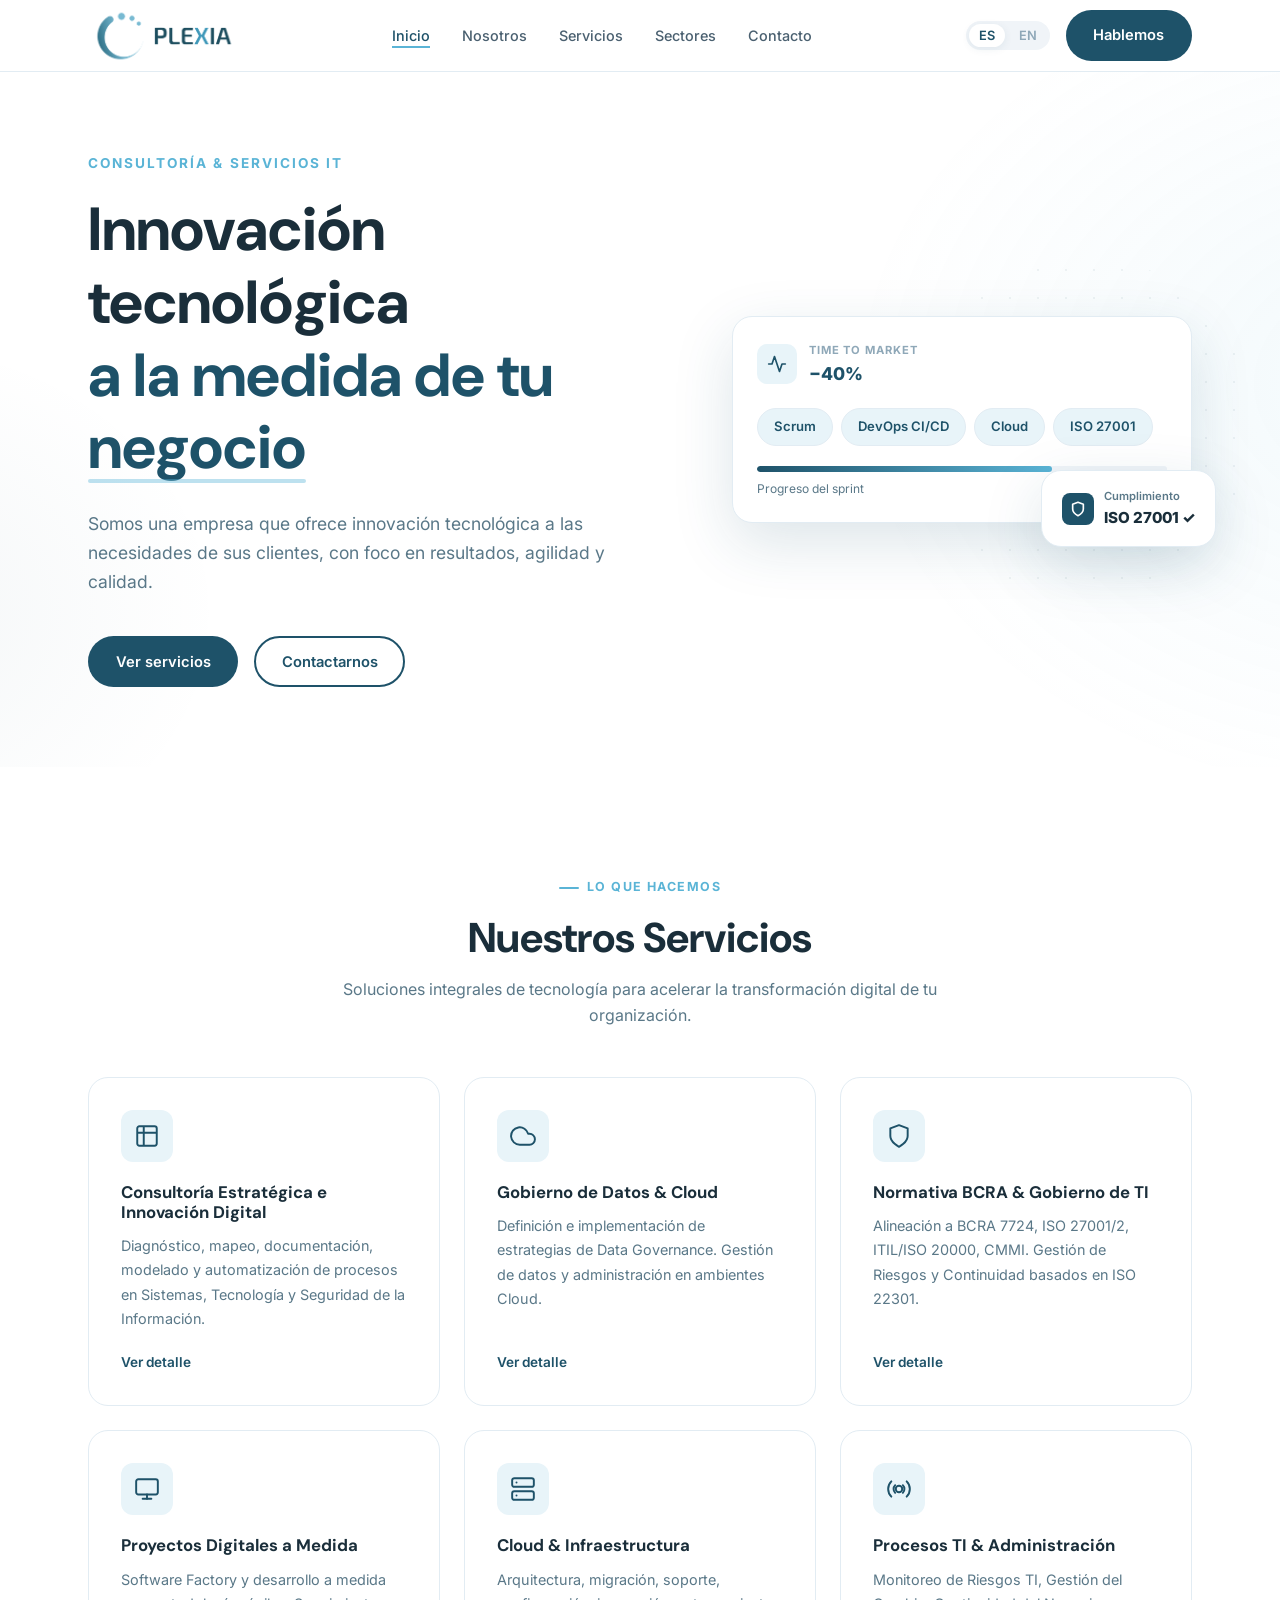
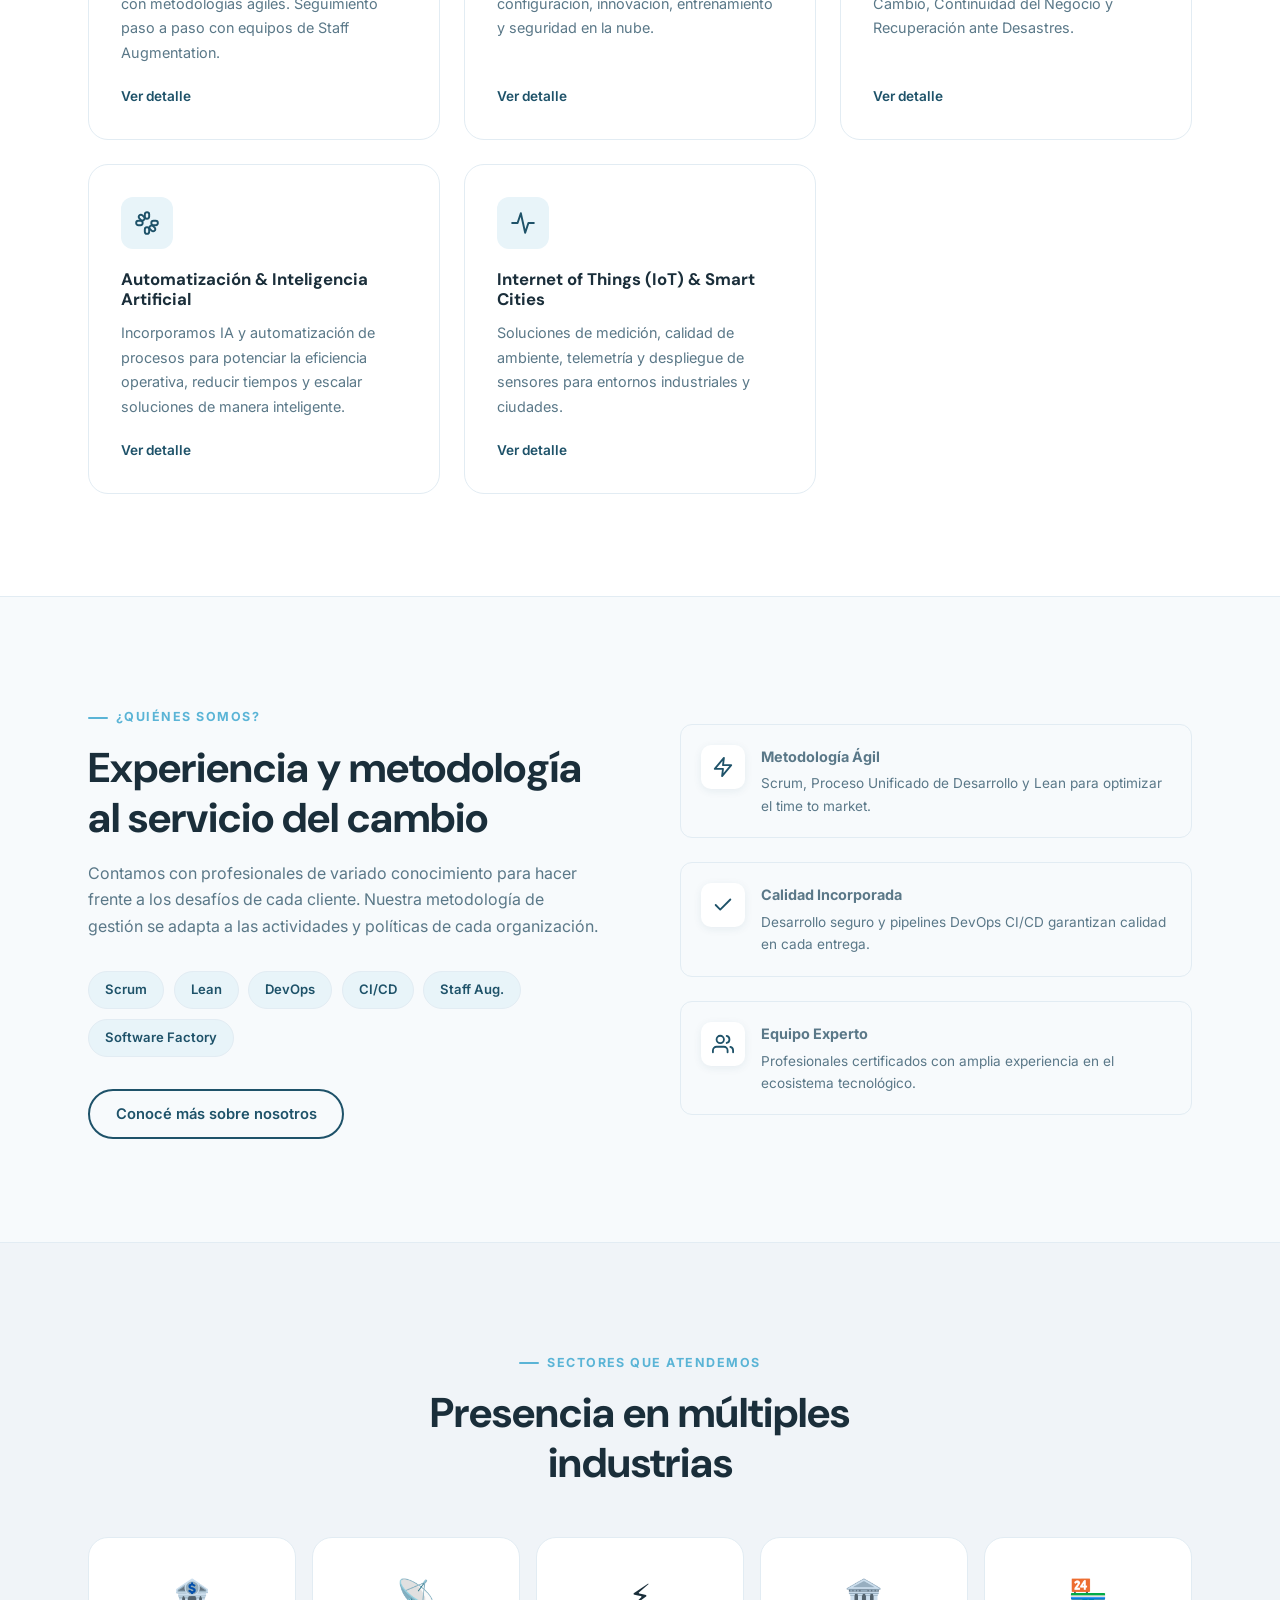
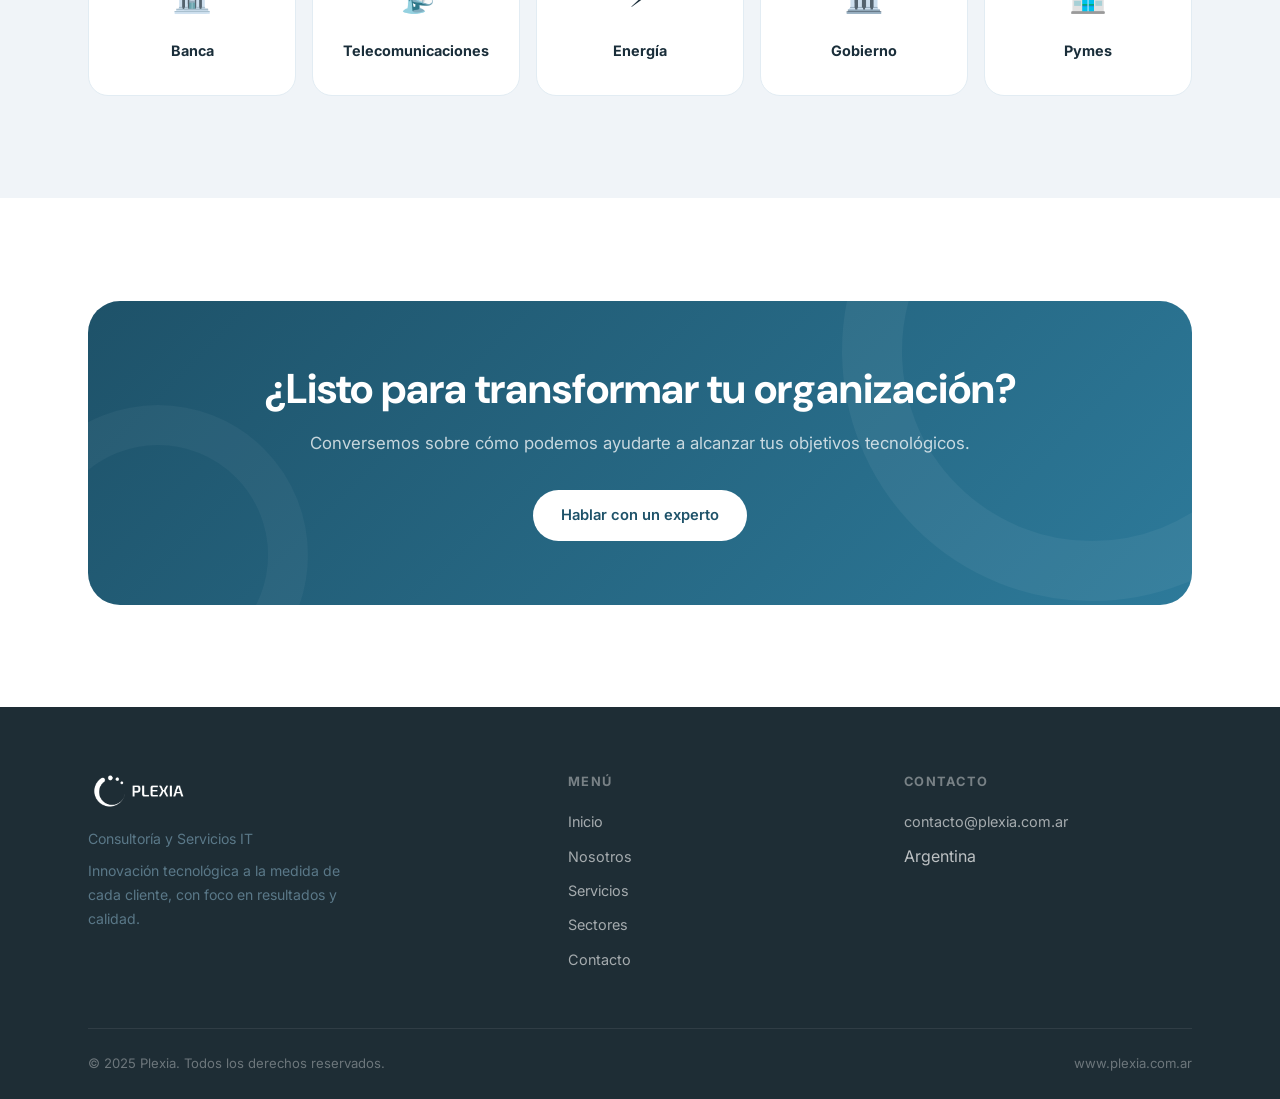
==== commit 67cbb0c2: "refactor: remove SGR industry and sector sections from index and sectores pages" ====
--- a/index.html
+++ b/index.html
@@ -15,47 +15,7 @@
 <body>
 
 <!-- ─── Navigation ──────────────────────────────────────────── -->
-<nav class="nav" id="main-nav">
-  <div class="container nav__inner">
-    <a href="index.html" class="nav__logo" aria-label="PLEXIA – Inicio">
-      <img src="img/logo-h.png" alt="PLEXIA" style="height:60px;width:auto;" />
-    </a>
-
-    <ul class="nav__links" role="list">
-      <li><a href="index.html"       class="nav__link" data-i18n="nav_home">Inicio</a></li>
-      <li><a href="nosotros.html"    class="nav__link" data-i18n="nav_about">Nosotros</a></li>
-      <li><a href="servicios.html"   class="nav__link" data-i18n="nav_services">Servicios</a></li>
-      <li><a href="sectores.html"    class="nav__link" data-i18n="nav_industries">Sectores</a></li>
-      <li><a href="contacto.html"    class="nav__link" data-i18n="nav_contact">Contacto</a></li>
-    </ul>
-
-    <div class="nav__actions">
-      <div class="lang-switcher" role="group" aria-label="Cambiar idioma">
-        <button class="lang-btn active" data-lang="es" aria-label="Español">ES</button>
-        <button class="lang-btn"        data-lang="en" aria-label="English">EN</button>
-      </div>
-      <a href="contacto.html" class="btn btn-primary" data-i18n="nav_cta">Hablemos</a>
-    </div>
-
-    <button class="nav__burger" id="nav-burger" aria-label="Menú" aria-expanded="false">
-      <span></span><span></span><span></span>
-    </button>
-  </div>
-</nav>
-
-<!-- ─── Mobile Menu ──────────────────────────────────────────── -->
-<div class="mobile-menu" id="mobile-menu" role="dialog" aria-label="Menú móvil">
-  <a href="index.html"     class="mobile-menu__link" data-i18n="nav_home">Inicio</a>
-  <a href="nosotros.html"  class="mobile-menu__link" data-i18n="nav_about">Nosotros</a>
-  <a href="servicios.html" class="mobile-menu__link" data-i18n="nav_services">Servicios</a>
-  <a href="sectores.html"  class="mobile-menu__link" data-i18n="nav_industries">Sectores</a>
-  <a href="contacto.html"  class="mobile-menu__link" data-i18n="nav_contact">Contacto</a>
-  <div class="mobile-menu__divider"></div>
-  <div class="mobile-lang">
-    <button class="lang-btn active" data-lang="es">ES</button>
-    <button class="lang-btn"        data-lang="en">EN</button>
-  </div>
-</div>
+<plexia-header></plexia-header>
 
 <!-- ─── Hero ────────────────────────────────────────────────── -->
 <section class="hero">
@@ -315,10 +275,6 @@
         <p class="industry-card__name" data-i18n="ind1">Banca</p>
       </div>
       <div class="industry-card fade-up">
-        <span class="industry-card__icon">🤝</span>
-        <p class="industry-card__name" data-i18n="ind2">SGR</p>
-      </div>
-      <div class="industry-card fade-up">
         <span class="industry-card__icon">📡</span>
         <p class="industry-card__name" data-i18n="ind3">Telecomunicaciones</p>
       </div>
@@ -350,39 +306,9 @@
 </section>
 
 <!-- ─── Footer ────────────────────────────────────────────────── -->
-<footer class="footer" role="contentinfo">
-  <div class="container">
-    <div class="footer__grid">
-      <div class="footer__brand">
-        <img src="img/logo-h.png" alt="PLEXIA" style="height:40px;width:auto;filter:brightness(0) invert(1);" />
-        <p style="margin-top:.75rem;" data-i18n="footer_tag">Consultoría y Servicios IT</p>
-        <p style="margin-top:.5rem;" data-i18n="footer_desc">Innovación tecnológica a la medida de cada cliente.</p>
-      </div>
-      <div>
-        <p class="footer__heading" data-i18n="footer_menu">Menú</p>
-        <ul class="footer__links">
-          <li><a href="index.html"       data-i18n="nav_home">Inicio</a></li>
-          <li><a href="nosotros.html"    data-i18n="nav_about">Nosotros</a></li>
-          <li><a href="servicios.html"   data-i18n="nav_services">Servicios</a></li>
-          <li><a href="sectores.html"    data-i18n="nav_industries">Sectores</a></li>
-          <li><a href="contacto.html"    data-i18n="nav_contact">Contacto</a></li>
-        </ul>
-      </div>
-      <div>
-        <p class="footer__heading" data-i18n="footer_contact_title">Contacto</p>
-        <ul class="footer__links">
-          <li><a href="mailto:contacto@plexia.com.ar" data-i18n="footer_email">contacto@plexia.com.ar</a></li>
-          <li><span data-i18n="footer_location">Argentina</span></li>
-        </ul>
-      </div>
-    </div>
-    <div class="footer__bottom">
-      <span data-i18n="footer_copy">© 2025 Plexia. Todos los derechos reservados.</span>
-      <span>www.plexia.com.ar</span>
-    </div>
-  </div>
-</footer>
-
+<plexia-footer></plexia-footer>
+
+<script src="js/components.js"></script>
 <script src="js/main.js"></script>
 </body>
 </html>
